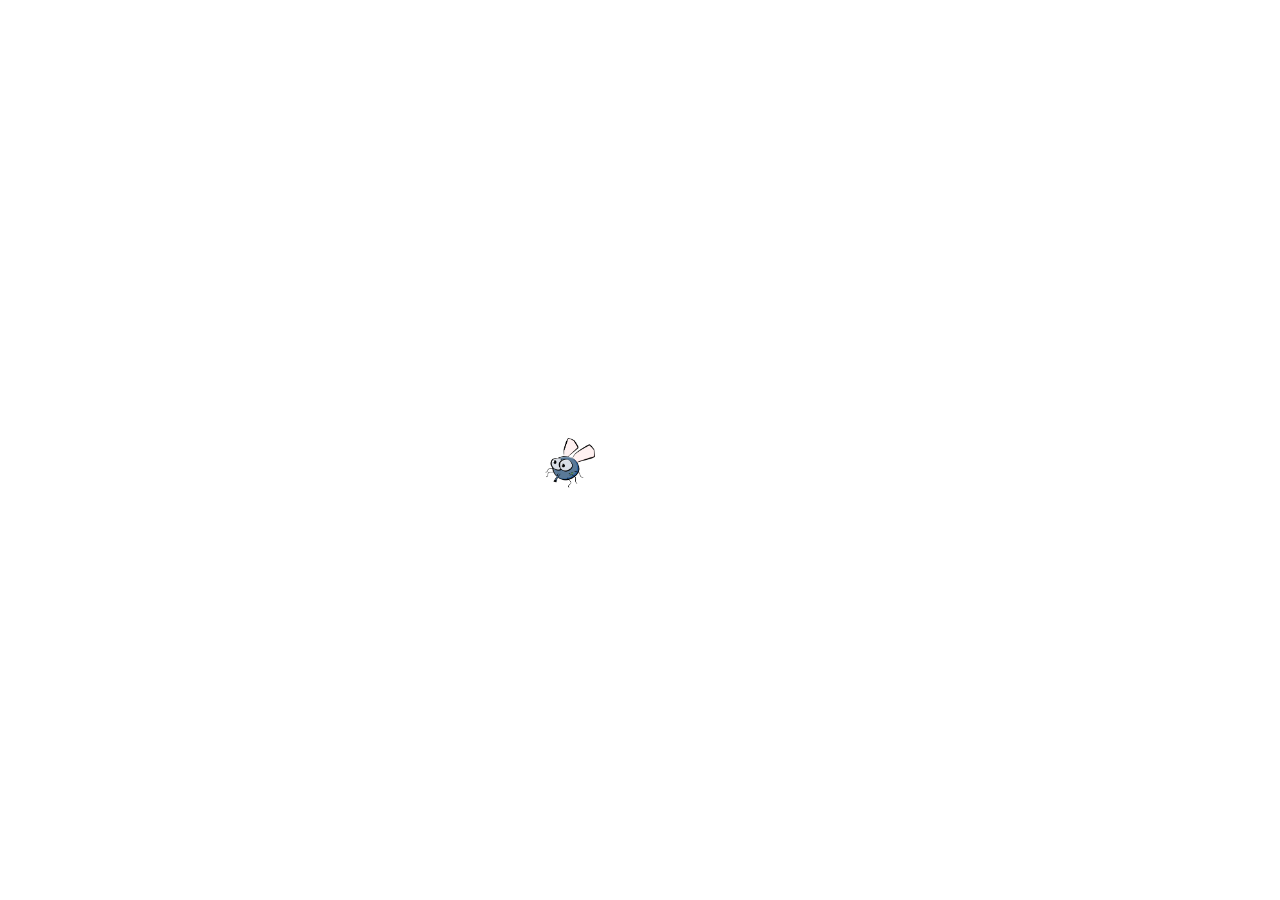
==== game.html @ 1f16a372 "Definindo dimensão da tela do jogo e Criando posições aleatórias para o mosquito" ====
<!DOCTYPE html>
<html>
<head>
	<meta charset="utf-8">
	<title>Mata Mosquito Game</title>
	<link rel="stylesheet" type="text/css" href="css/style.css">
	
</head>
<body onresize="screenSize()">


	<script src="js/game.js"></script>
</body>
</html>
---- css/style.css ----
.mosquito{
	width: 50px;
	height: 50px;
}
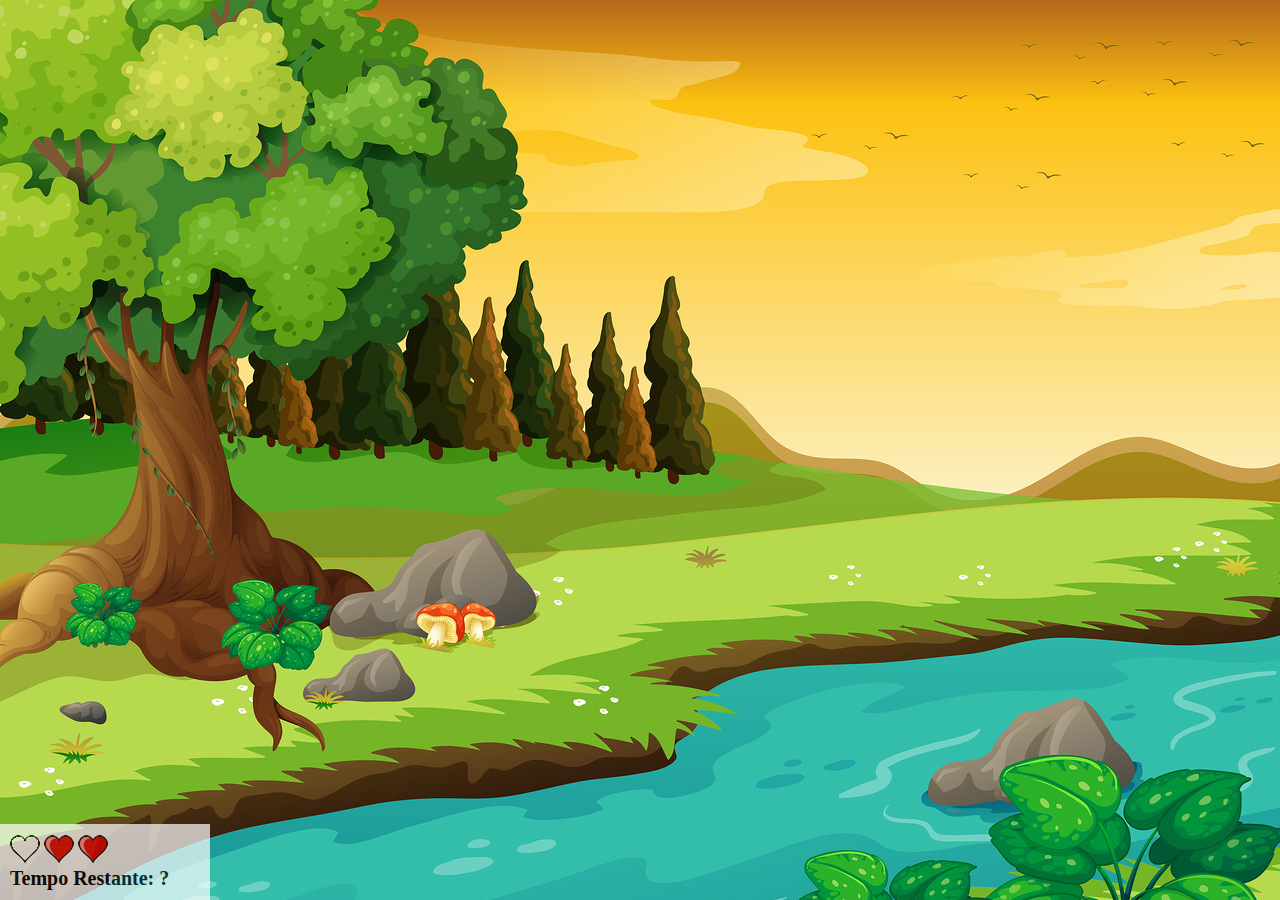
==== commit 3d2c1b77: "Interatividade do mosquito e Criação do Background" ====
--- a/game.html
+++ b/game.html
@@ -7,7 +7,17 @@
 	
 </head>
 <body onresize="screenSize()">
+	<div class="painel">
+		<div class="vidas">
+			<img src="imagens/coracao_vazio.png">
+			<img src="imagens/coracao_cheio.png">
+			<img src="imagens/coracao_cheio.png">
+		</div>
 
+		<div class="cronometro">
+			Tempo Restante: ?
+		</div>
+	</div>
 
 	<script src="js/game.js"></script>
 </body>
--- a/css/style.css
+++ b/css/style.css
@@ -1,4 +1,53 @@
-.mosquito{
+body{
+	background-image: url(../imagens/bg.jpg);
+	background-repeat: no-repeat;
+
+}
+
+/* =-=-= MOSQUITO =-=-= */
+
+.mosquito1{
 	width: 50px;
 	height: 50px;
+}
+
+.mosquito2{
+	width: 80px;
+	height: 80px;
+}
+
+.mosquito3{
+	width: 100px;
+	height: 100px;
+}
+
+.ladoEsquerdo{
+	transform: scaleX(1);
+}
+
+.ladoEsquerdo{
+	transform: scaleX(-1);
+}
+
+/* =-=-= CENÁRIO =-=-= */
+
+.painel{
+	position: absolute;
+	left: 0;
+	width: 190px;
+	padding: 10px;
+	bottom: 0px;
+	border-top: 1px solid white;
+	background-color: white;
+	opacity: 0.7;
+}
+
+.vidas{
+	float: left;
+}
+
+.cronometro{
+	float: left;
+	font-size: 20px;
+	font-weight: bold;
 }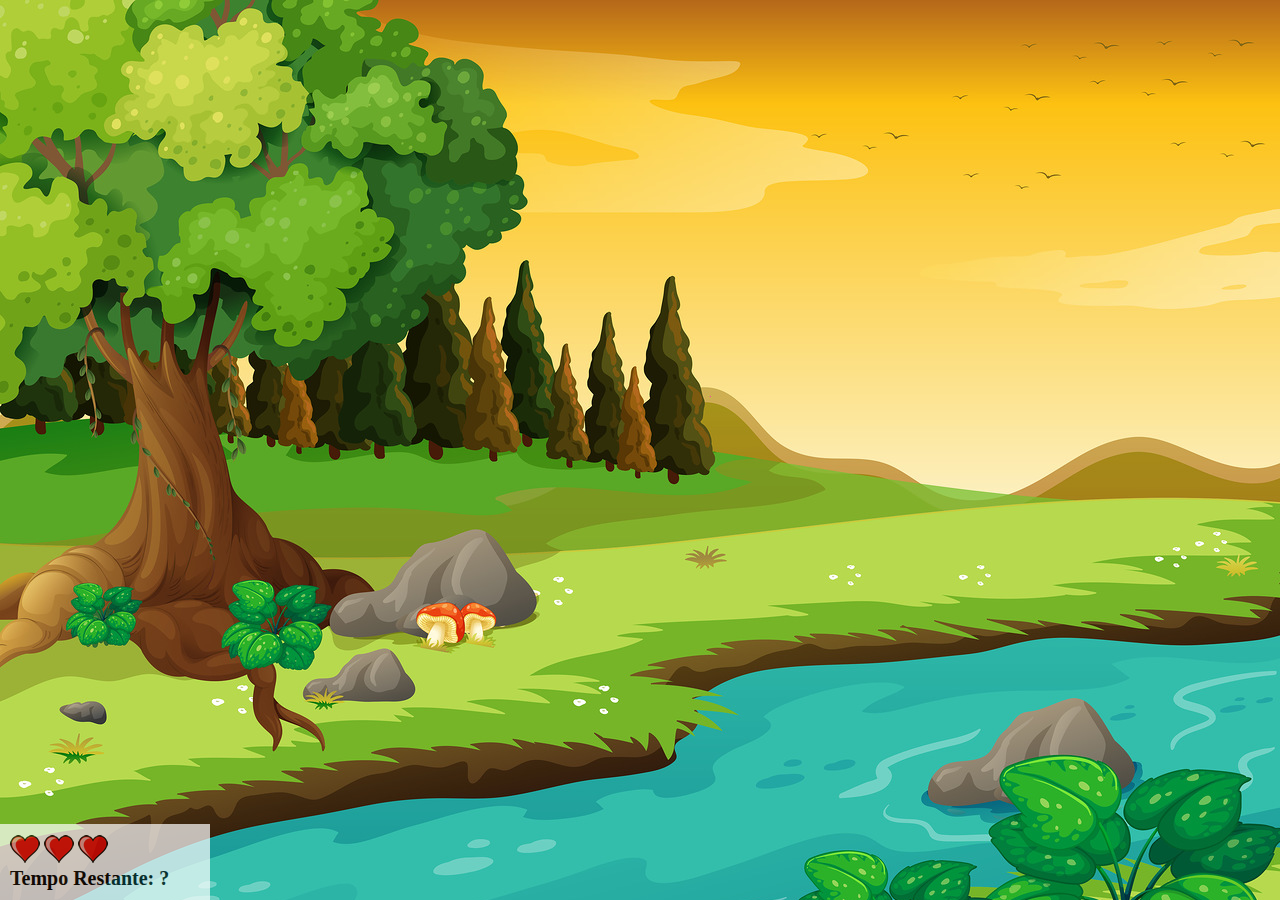
==== commit 26d6341f: "Controlando os pontos de vida e Game Over" ====
--- a/game.html
+++ b/game.html
@@ -6,12 +6,12 @@
 	<link rel="stylesheet" type="text/css" href="css/style.css">
 	
 </head>
-<body onresize="screenSize()">
+<body onresize="tamanhoTela()">
 	<div class="painel">
 		<div class="vidas">
-			<img src="imagens/coracao_vazio.png">
-			<img src="imagens/coracao_cheio.png">
-			<img src="imagens/coracao_cheio.png">
+			<img id="v1" src="imagens/coracao_cheio.png">
+			<img id="v2" src="imagens/coracao_cheio.png">
+			<img id="v3" src="imagens/coracao_cheio.png">
 		</div>
 
 		<div class="cronometro">
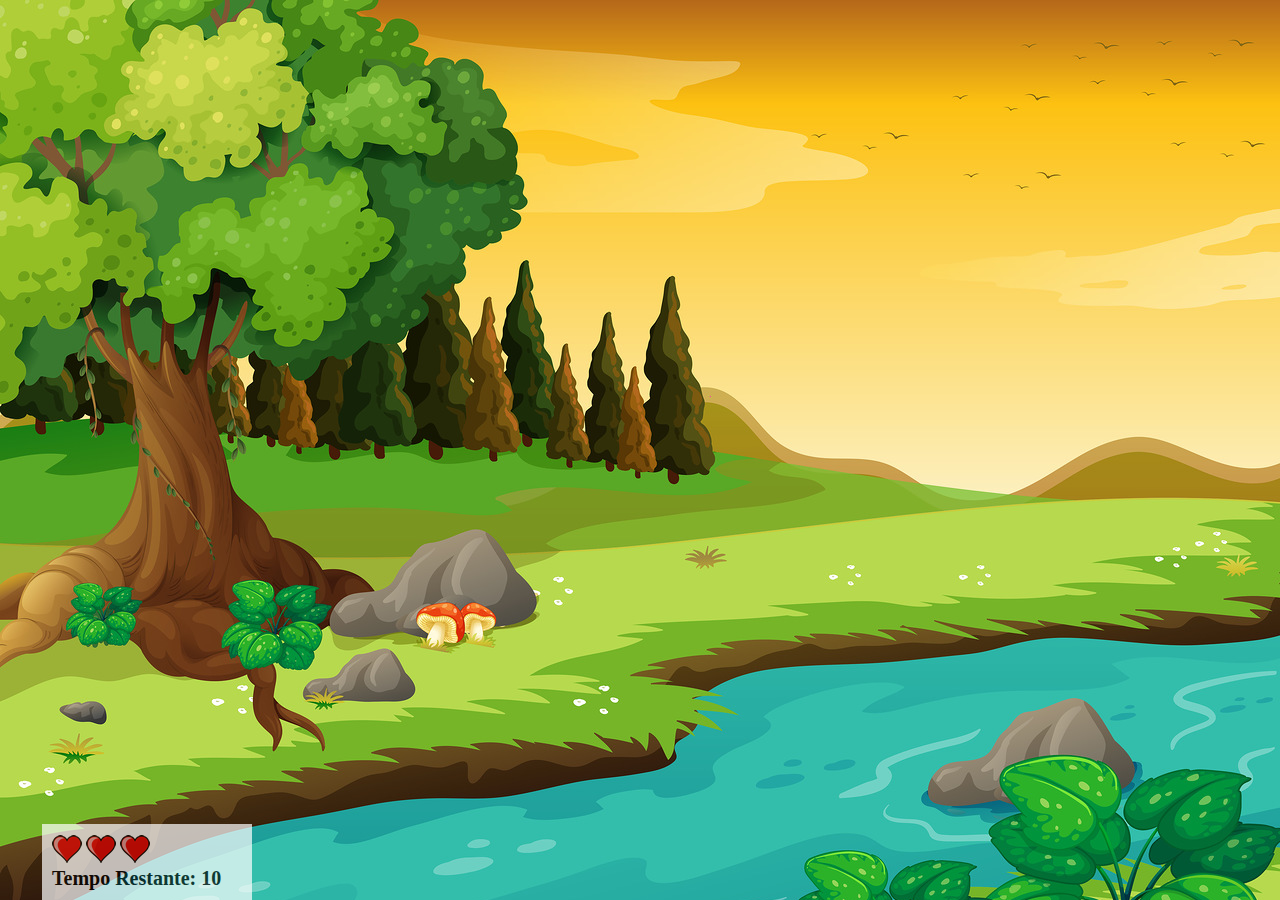
==== commit f867645f: "Adicionando cronômetro e página de vitória" ====
--- a/game.html
+++ b/game.html
@@ -15,7 +15,7 @@
 		</div>
 
 		<div class="cronometro">
-			Tempo Restante: ?
+			Tempo Restante: <span id="tempo"></span>
 		</div>
 	</div>
 
--- a/css/style.css
+++ b/css/style.css
@@ -1,7 +1,8 @@
 body{
 	background-image: url(../imagens/bg.jpg);
 	background-repeat: no-repeat;
-
+	background-position: top center;
+	background-color: rgba(0, 0, 0, 0.8);
 }
 
 /* =-=-= MOSQUITO =-=-= */
@@ -33,7 +34,7 @@
 
 .painel{
 	position: absolute;
-	left: 0;
+	left: 42px;
 	width: 190px;
 	padding: 10px;
 	bottom: 0px;
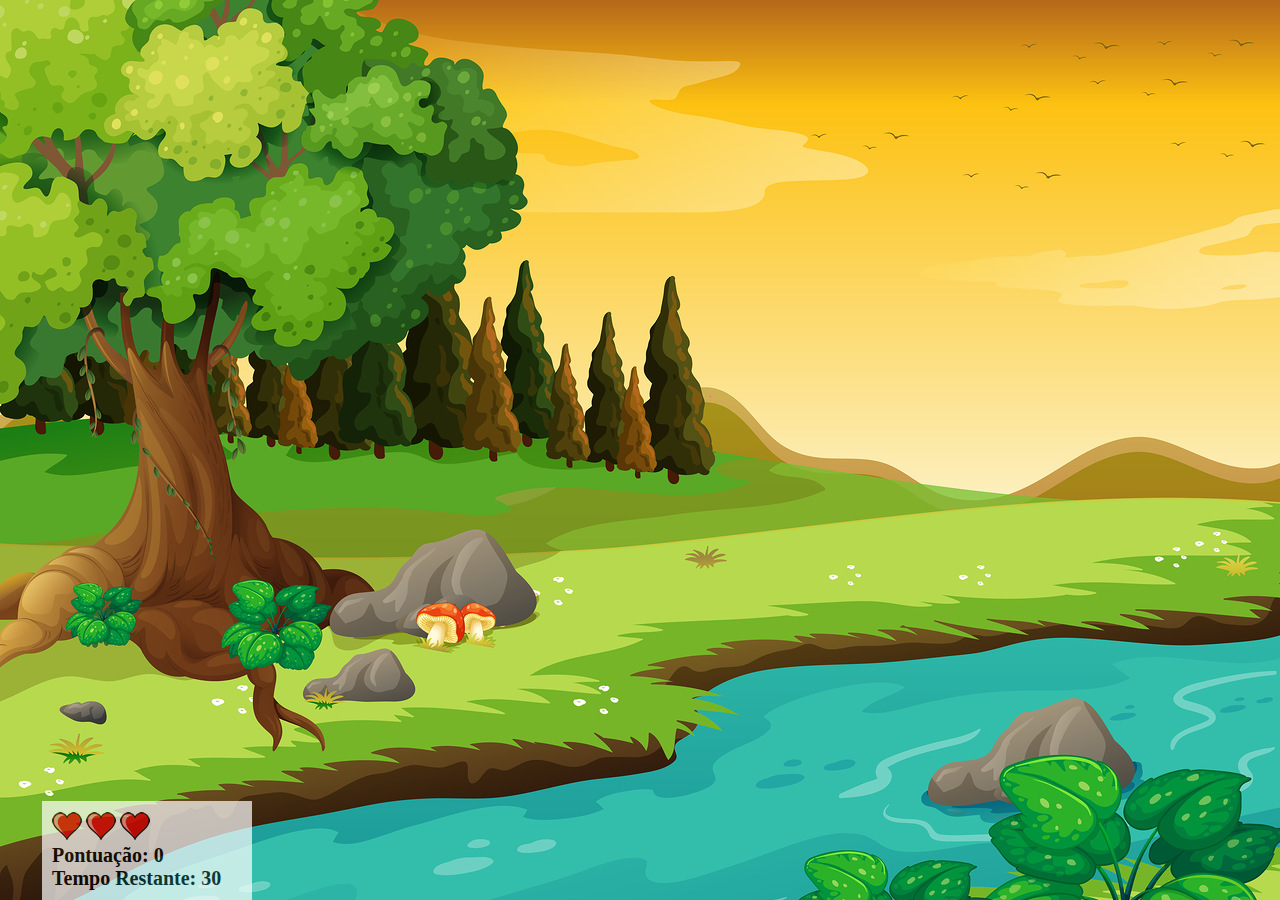
==== commit c84110c3: "Adicionando pontuação" ====
--- a/game.html
+++ b/game.html
@@ -14,6 +14,10 @@
 			<img id="v3" src="imagens/coracao_cheio.png">
 		</div>
 
+		<div class="pontuacao">
+			Pontuação: <span id="pontos">0</span>
+		</div>
+
 		<div class="cronometro">
 			Tempo Restante: <span id="tempo"></span>
 		</div>
--- a/css/style.css
+++ b/css/style.css
@@ -1,3 +1,7 @@
+html{
+	cursor: url(../imagens/mata_mosquito.png) 30 30, auto;
+}
+
 body{
 	background-image: url(../imagens/bg.jpg);
 	background-repeat: no-repeat;
@@ -47,8 +51,9 @@
 	float: left;
 }
 
-.cronometro{
+.cronometro, .pontuacao{
 	float: left;
 	font-size: 20px;
 	font-weight: bold;
-}+}
+
